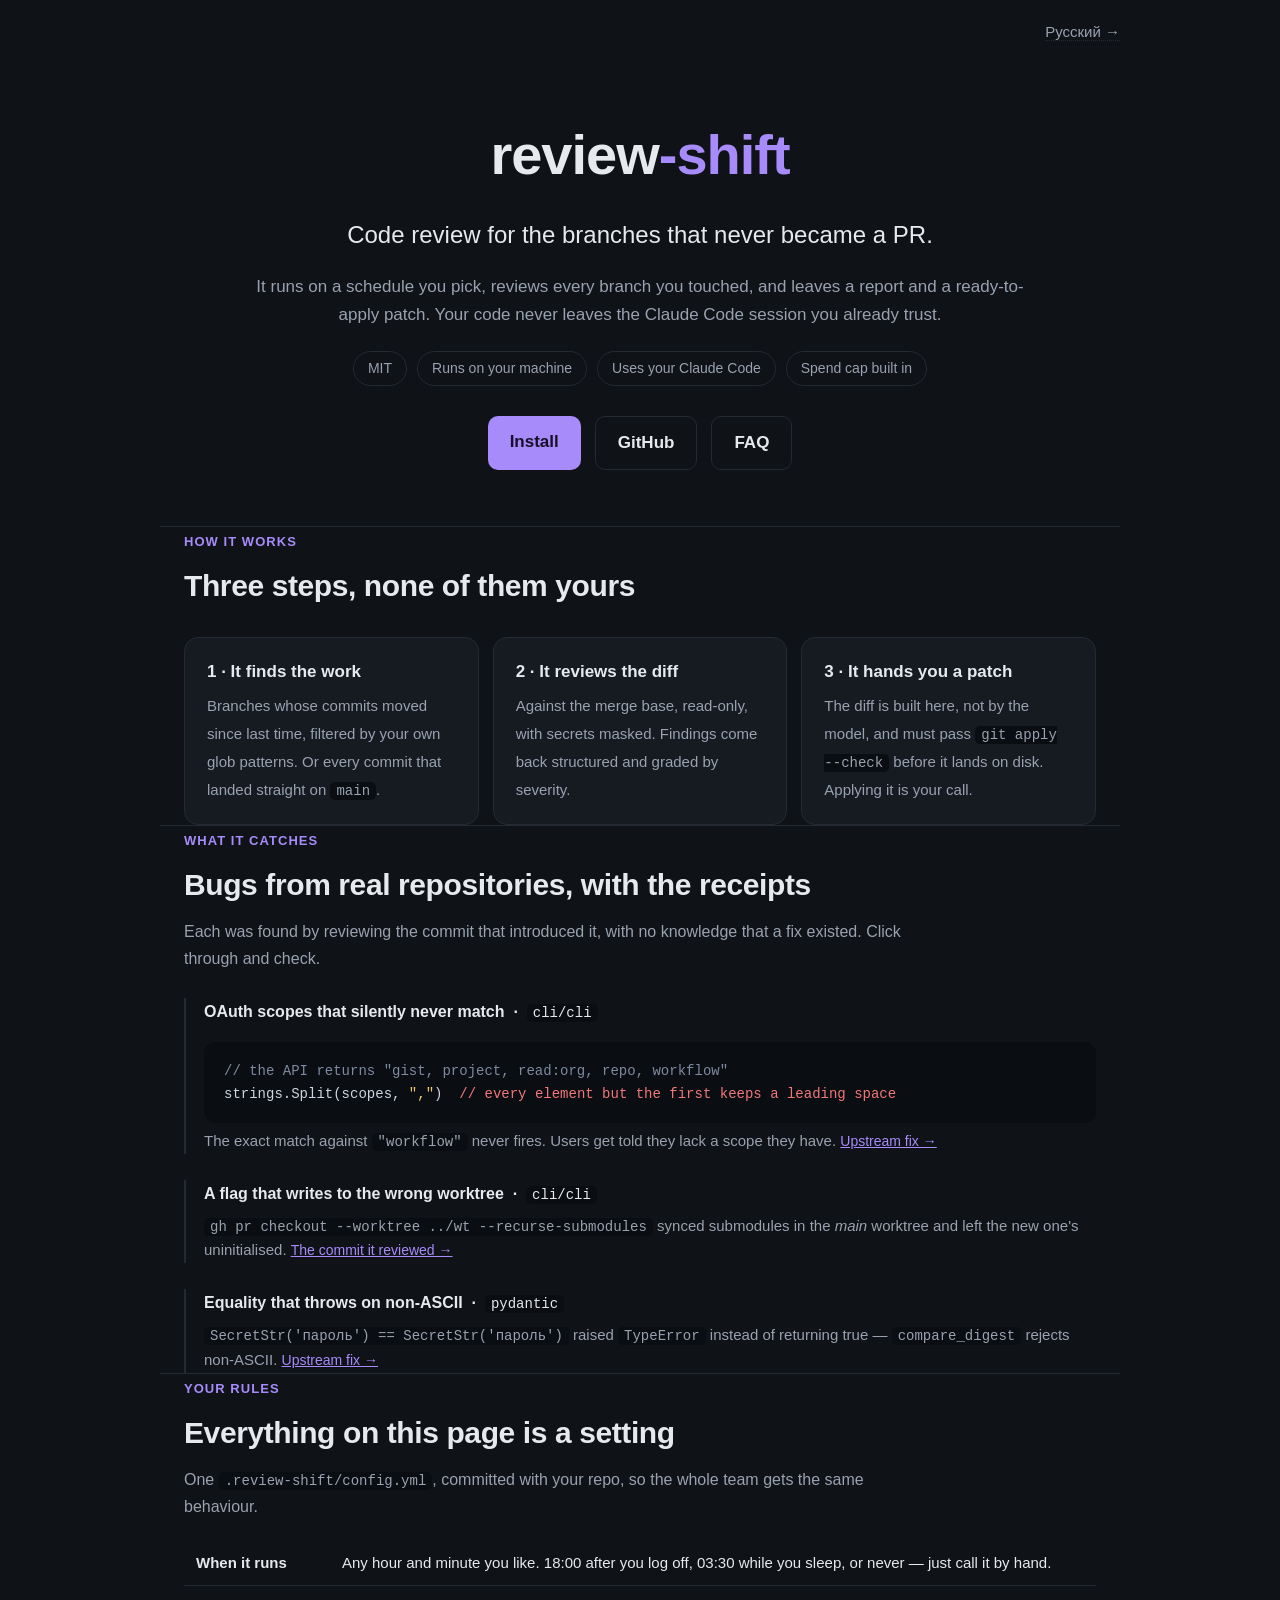
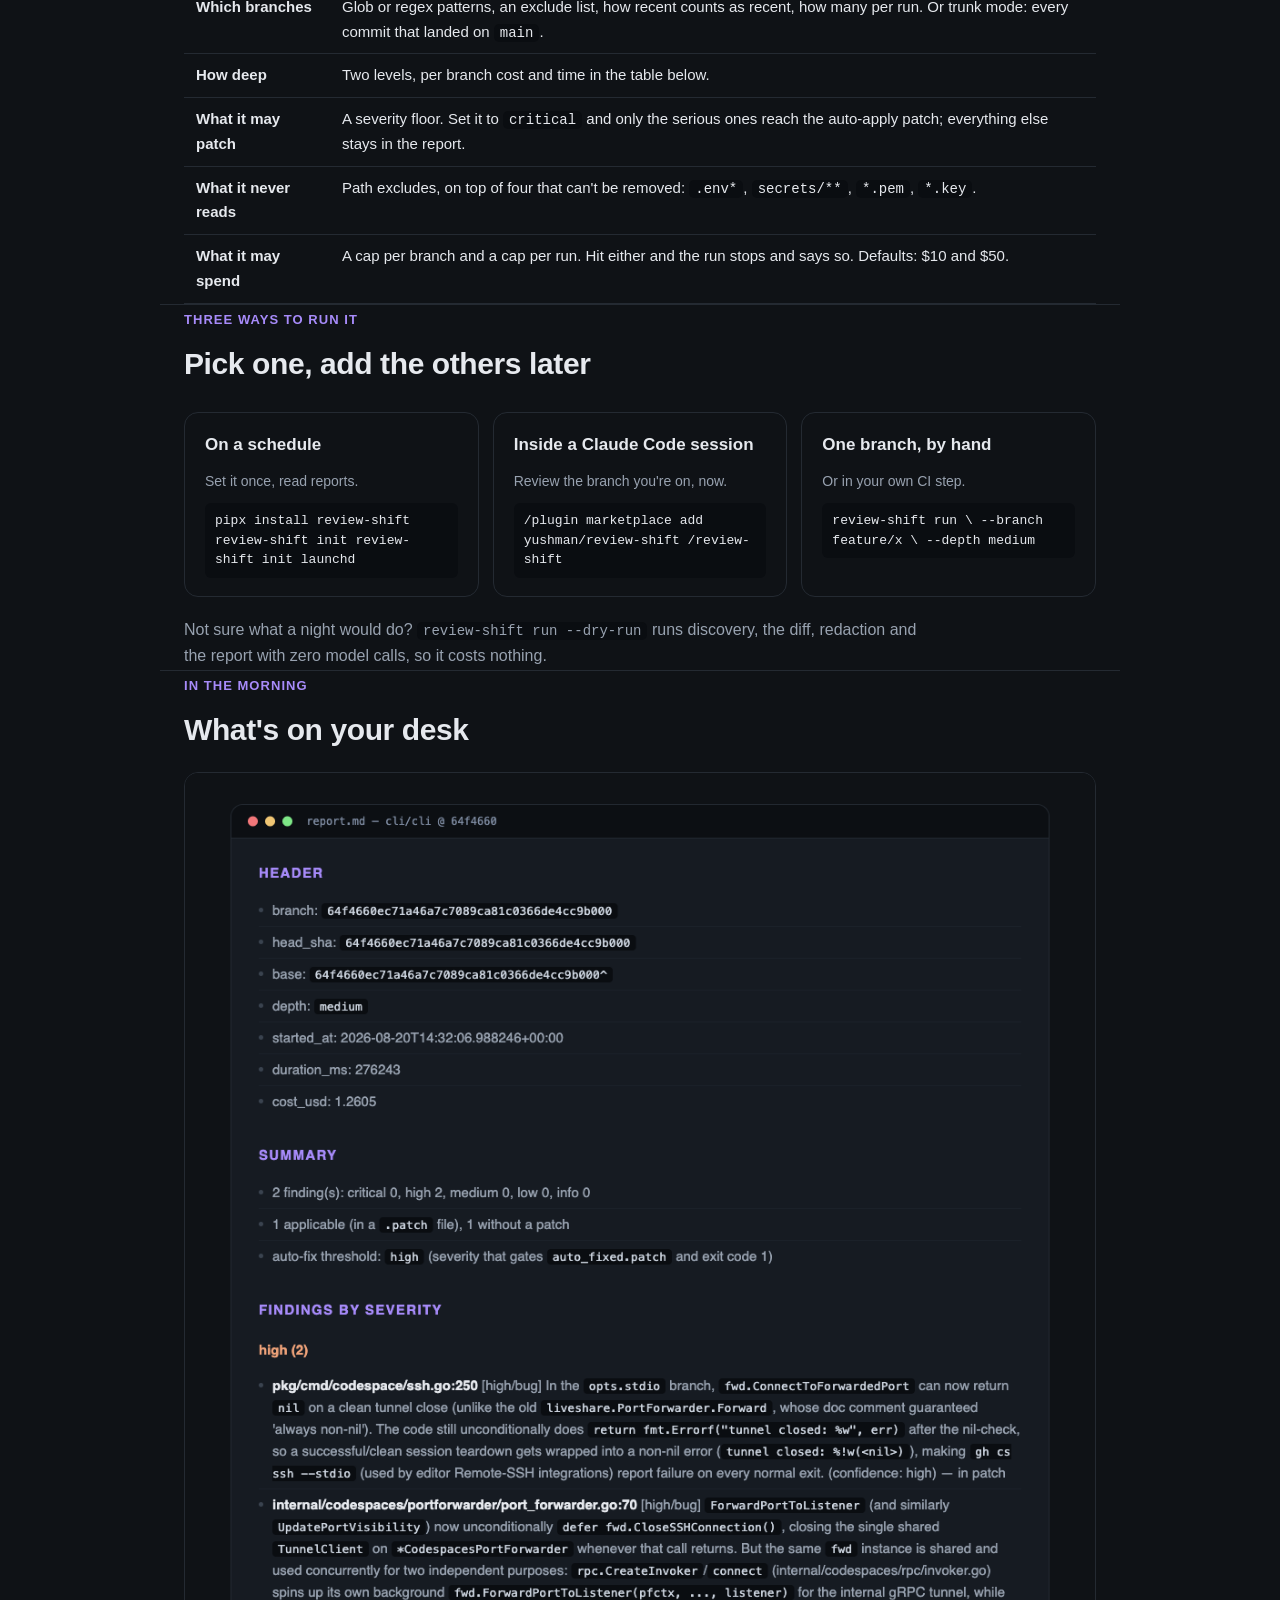
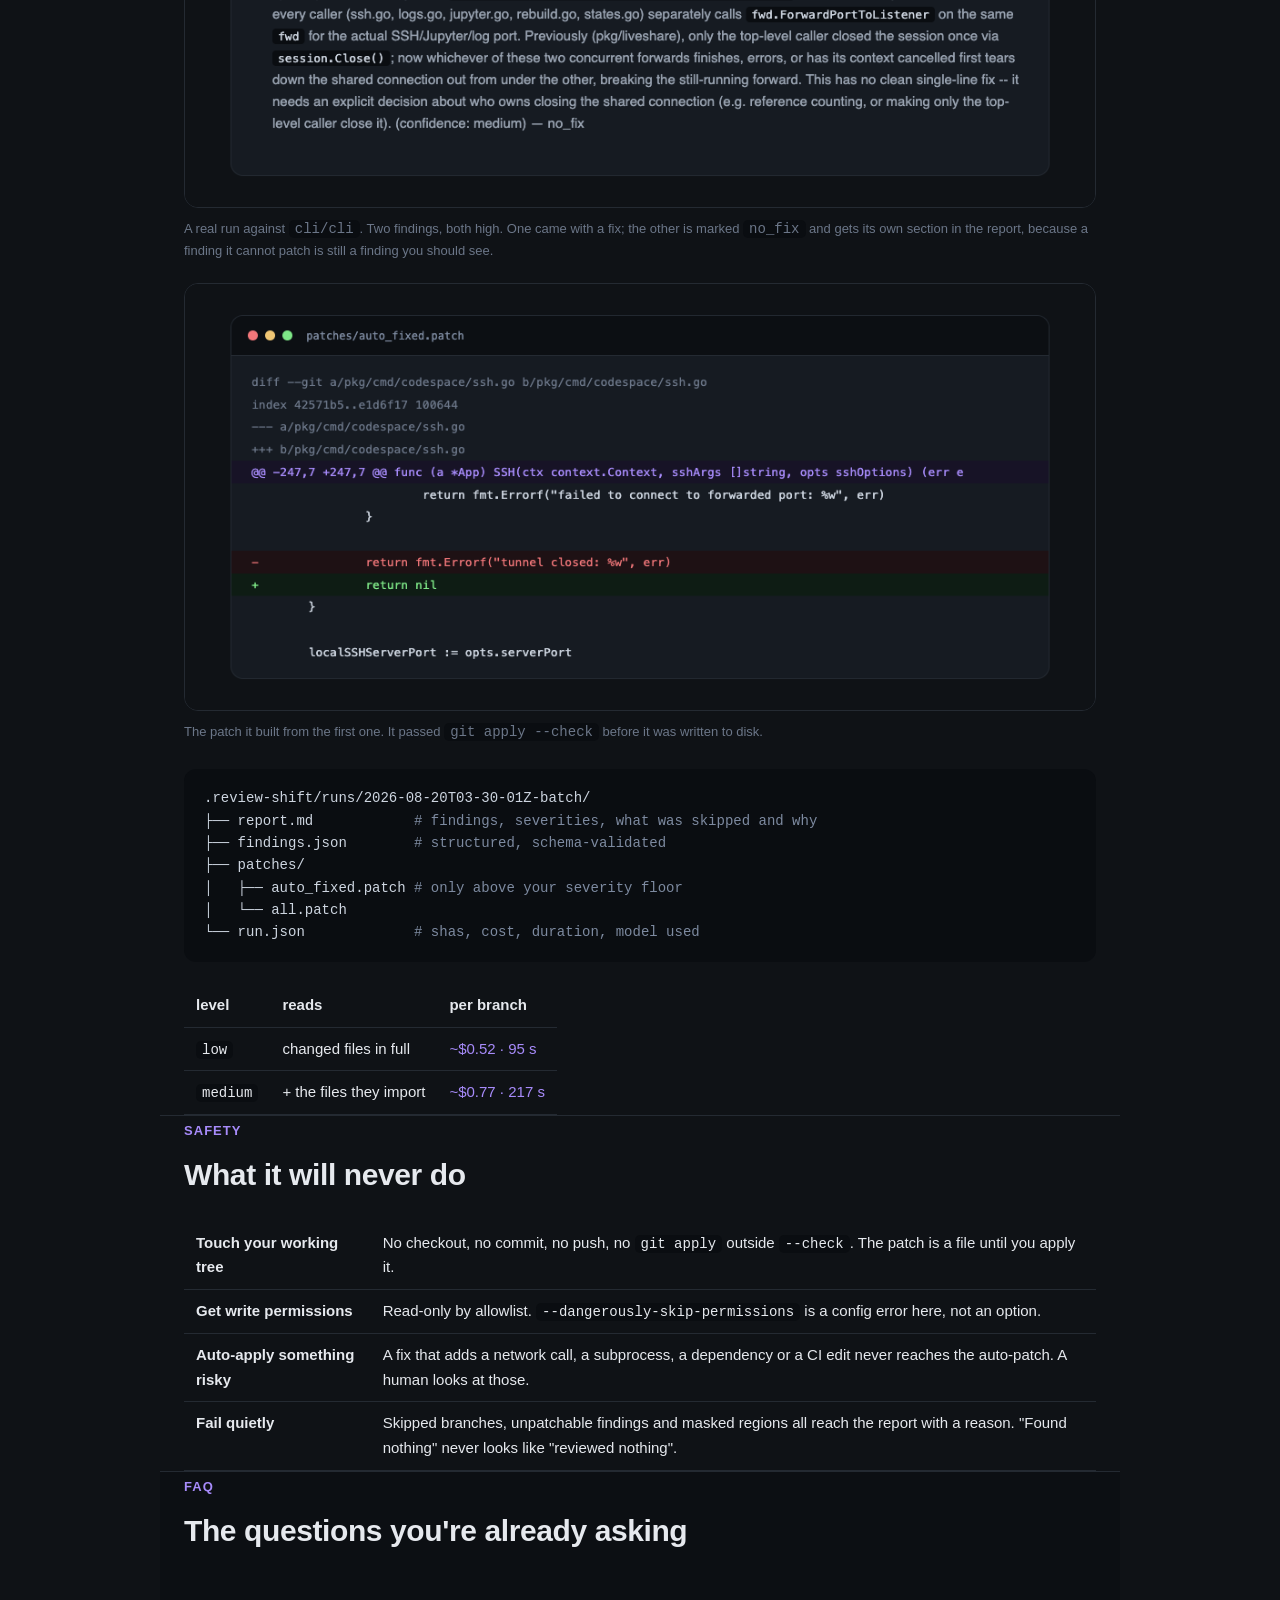
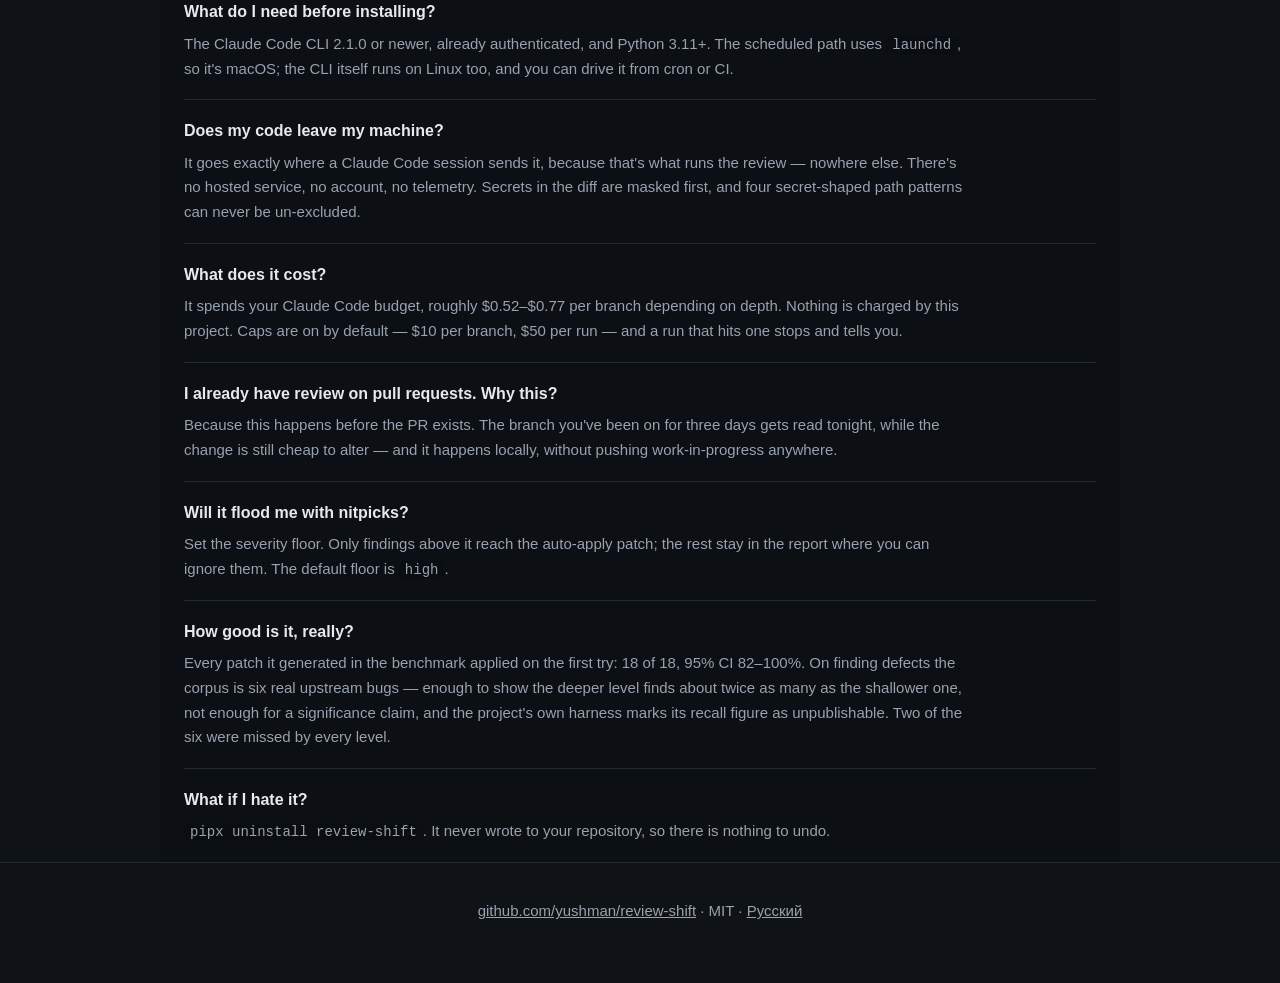
==== site/index.html @ 6c6dfe40 "docs: add the landing site and publish it via Pages Two pages, EN and RU, built on the same structur" ====
<!doctype html>
<html lang="en">
<head>
<meta charset="utf-8">
<meta name="viewport" content="width=device-width, initial-scale=1">
<title>review-shift — code review for branches that never became a PR</title>
<link rel="icon" href="data:image/svg+xml,%3Csvg xmlns='http://www.w3.org/2000/svg' viewBox='0 0 32 32'%3E%3Crect width='32' height='32' rx='7' fill='%2314171c'/%3E%3Cpath d='M9 9h9M9 15h14M9 21h6' stroke='%23a78bfa' stroke-width='2.6' stroke-linecap='round'/%3E%3Ccircle cx='23' cy='21' r='4' fill='none' stroke='%23a78bfa' stroke-width='2.4'/%3E%3C/svg%3E">
<meta name="description" content="Scheduled AI code review of your local git branches. Runs when you choose, leaves a report and a ready-to-apply patch. Never touches your working tree.">
<link rel="stylesheet" href="style.css">
</head>
<body>

<div class="wrap topnav"><a href="index.ru.html">Русский →</a></div>

<header class="hero wrap">
  <h1>review<span>-shift</span></h1>
  <p class="tag">Code review for the branches that never became a PR.</p>
  <p class="sub">It runs on a schedule you pick, reviews every branch you touched, and leaves a report and a ready-to-apply patch. Your code never leaves the Claude Code session you already trust.</p>
  <div class="badges">
    <span class="badge">MIT</span>
    <span class="badge">Runs on your machine</span>
    <span class="badge">Uses your Claude Code</span>
    <span class="badge">Spend cap built in</span>
  </div>
  <div class="cta">
    <a class="primary" href="#start">Install</a>
    <a class="ghost" href="https://github.com/yushman/review-shift">GitHub</a>
    <a class="ghost" href="#faq">FAQ</a>
  </div>
</header>

<section class="wrap">
  <span class="kicker">How it works</span>
  <h2>Three steps, none of them yours</h2>
  <div class="cards">
    <div class="card"><b>1 · It finds the work</b><span>Branches whose commits moved since last time, filtered by your own glob patterns. Or every commit that landed straight on <code>main</code>.</span></div>
    <div class="card"><b>2 · It reviews the diff</b><span>Against the merge base, read-only, with secrets masked. Findings come back structured and graded by severity.</span></div>
    <div class="card"><b>3 · It hands you a patch</b><span>The diff is built here, not by the model, and must pass <code>git apply --check</code> before it lands on disk. Applying it is your call.</span></div>
  </div>
</section>

<section class="wrap">
  <span class="kicker">What it catches</span>
  <h2>Bugs from real repositories, with the receipts</h2>
  <p class="tight">Each was found by reviewing the commit that introduced it, with no knowledge that a fix existed. Click through and check.</p>

  <div class="defect">
    <b>OAuth scopes that silently never match &nbsp;·&nbsp; <code>cli/cli</code></b>
    <pre><span class="c">// the API returns "gist, project, read:org, repo, workflow"</span>
strings.Split(scopes, <span class="y">","</span>)  <span class="r">// every element but the first keeps a leading space</span></pre>
    <p>The exact match against <code>"workflow"</code> never fires. Users get told they lack a scope they have. <a href="https://github.com/cli/cli/commit/92ae1de0355368b3d6d1c361362dc524fe98498b">Upstream fix →</a></p>
  </div>

  <div class="defect">
    <b>A flag that writes to the wrong worktree &nbsp;·&nbsp; <code>cli/cli</code></b>
    <p><code>gh pr checkout --worktree ../wt --recurse-submodules</code> synced submodules in the <em>main</em> worktree and left the new one's uninitialised. <a href="https://github.com/cli/cli/commit/b130a9be5b0f0db2e41ddd82044ef6c256c93625">The commit it reviewed →</a></p>
  </div>

  <div class="defect">
    <b>Equality that throws on non-ASCII &nbsp;·&nbsp; <code>pydantic</code></b>
    <p><code>SecretStr('пароль') == SecretStr('пароль')</code> raised <code>TypeError</code> instead of returning true — <code>compare_digest</code> rejects non-ASCII. <a href="https://github.com/pydantic/pydantic/commit/35b8d94c1435a3e78fc919cfdb439a1ef85a8d6f">Upstream fix →</a></p>
  </div>
</section>

<section class="wrap">
  <span class="kicker">Your rules</span>
  <h2>Everything on this page is a setting</h2>
  <p class="tight">One <code>.review-shift/config.yml</code>, committed with your repo, so the whole team gets the same behaviour.</p>
  <table>
    <tr><th>When it runs</th><td>Any hour and minute you like. 18:00 after you log off, 03:30 while you sleep, or never — just call it by hand.</td></tr>
    <tr><th>Which branches</th><td>Glob or regex patterns, an exclude list, how recent counts as recent, how many per run. Or trunk mode: every commit that landed on <code>main</code>.</td></tr>
    <tr><th>How deep</th><td>Two levels, per branch cost and time in the table below.</td></tr>
    <tr><th>What it may patch</th><td>A severity floor. Set it to <code>critical</code> and only the serious ones reach the auto-apply patch; everything else stays in the report.</td></tr>
    <tr><th>What it never reads</th><td>Path excludes, on top of four that can't be removed: <code>.env*</code>, <code>secrets/**</code>, <code>*.pem</code>, <code>*.key</code>.</td></tr>
    <tr><th>What it may spend</th><td>A cap per branch and a cap per run. Hit either and the run stops and says so. Defaults: $10 and $50.</td></tr>
  </table>
</section>

<section class="wrap" id="start">
  <span class="kicker">Three ways to run it</span>
  <h2>Pick one, add the others later</h2>
  <div class="ways">
    <div class="way"><b>On a schedule</b><span>Set it once, read reports.</span><code>pipx install review-shift
review-shift init
review-shift init launchd</code></div>
    <div class="way"><b>Inside a Claude Code session</b><span>Review the branch you're on, now.</span><code>/plugin marketplace add
  yushman/review-shift
/review-shift</code></div>
    <div class="way"><b>One branch, by hand</b><span>Or in your own CI step.</span><code>review-shift run \
  --branch feature/x \
  --depth medium</code></div>
  </div>
  <p class="tight" style="margin-top:20px">Not sure what a night would do? <code>review-shift run --dry-run</code> runs discovery, the diff, redaction and the report with zero model calls, so it costs nothing.</p>
</section>

<section class="wrap">
  <span class="kicker">In the morning</span>
  <h2>What's on your desk</h2>
  <div class="shot"><img src="report.png" alt="A review-shift report: header with depth and cost, a severity summary, and two high-severity findings with their reasoning"></div>
  <p class="caption">A real run against <code>cli/cli</code>. Two findings, both high. One came with a fix; the other is marked <code>no_fix</code> and gets its own section in the report, because a finding it cannot patch is still a finding you should see.</p>
  <div class="shot" style="margin-top:22px"><img src="patch.png" alt="The generated auto_fixed.patch: a one-line change replacing a wrapped nil error with a plain return"></div>
  <p class="caption">The patch it built from the first one. It passed <code>git apply --check</code> before it was written to disk.</p>
  <pre style="margin-top:26px">.review-shift/runs/2026-08-20T03-30-01Z-batch/
├── report.md            <span class="c"># findings, severities, what was skipped and why</span>
├── findings.json        <span class="c"># structured, schema-validated</span>
├── patches/
│   ├── auto_fixed.patch <span class="c"># only above your severity floor</span>
│   └── all.patch
└── run.json             <span class="c"># shas, cost, duration, model used</span></pre>
  <table>
    <tr><th>level</th><th>reads</th><th>per branch</th></tr>
    <tr><td><code>low</code></td><td>changed files in full</td><td class="n">~$0.52 · 95 s</td></tr>
    <tr><td><code>medium</code></td><td>+ the files they import</td><td class="n">~$0.77 · 217 s</td></tr>
  </table>
</section>

<section class="wrap">
  <span class="kicker">Safety</span>
  <h2>What it will never do</h2>
  <table>
    <tr><th>Touch your working tree</th><td>No checkout, no commit, no push, no <code>git apply</code> outside <code>--check</code>. The patch is a file until you apply it.</td></tr>
    <tr><th>Get write permissions</th><td>Read-only by allowlist. <code>--dangerously-skip-permissions</code> is a config error here, not an option.</td></tr>
    <tr><th>Auto-apply something risky</th><td>A fix that adds a network call, a subprocess, a dependency or a CI edit never reaches the auto-patch. A human looks at those.</td></tr>
    <tr><th>Fail quietly</th><td>Skipped branches, unpatchable findings and masked regions all reach the report with a reason. "Found nothing" never looks like "reviewed nothing".</td></tr>
  </table>
</section>

<section class="wrap bottom" id="faq">
  <span class="kicker">FAQ</span>
  <h2>The questions you're already asking</h2>
  <div class="faq">
    <div class="q"><b>What do I need before installing?</b><p>The Claude Code CLI 2.1.0 or newer, already authenticated, and Python 3.11+. The scheduled path uses <code>launchd</code>, so it's macOS; the CLI itself runs on Linux too, and you can drive it from cron or CI.</p></div>
    <div class="q"><b>Does my code leave my machine?</b><p>It goes exactly where a Claude Code session sends it, because that's what runs the review — nowhere else. There's no hosted service, no account, no telemetry. Secrets in the diff are masked first, and four secret-shaped path patterns can never be un-excluded.</p></div>
    <div class="q"><b>What does it cost?</b><p>It spends your Claude Code budget, roughly $0.52–$0.77 per branch depending on depth. Nothing is charged by this project. Caps are on by default — $10 per branch, $50 per run — and a run that hits one stops and tells you.</p></div>
    <div class="q"><b>I already have review on pull requests. Why this?</b><p>Because this happens before the PR exists. The branch you've been on for three days gets read tonight, while the change is still cheap to alter — and it happens locally, without pushing work-in-progress anywhere.</p></div>
    <div class="q"><b>Will it flood me with nitpicks?</b><p>Set the severity floor. Only findings above it reach the auto-apply patch; the rest stay in the report where you can ignore them. The default floor is <code>high</code>.</p></div>
    <div class="q"><b>How good is it, really?</b><p>Every patch it generated in the benchmark applied on the first try: 18 of 18, 95% CI 82–100%. On finding defects the corpus is six real upstream bugs — enough to show the deeper level finds about twice as many as the shallower one, not enough for a significance claim, and the project's own harness marks its recall figure as unpublishable. Two of the six were missed by every level.</p></div>
    <div class="q"><b>What if I hate it?</b><p><code>pipx uninstall review-shift</code>. It never wrote to your repository, so there is nothing to undo.</p></div>
  </div>
</section>

<footer>
  <div class="wrap">
    <a href="https://github.com/yushman/review-shift">github.com/yushman/review-shift</a> · MIT · <a href="index.ru.html">Русский</a>
  </div>
</footer>

</body>
</html>
---- site/style.css ----
:root {
  --bg: #0f1216; --fg: #e6e9ee; --muted: #98a2b0; --line: #242a32;
  --accent: #a78bfa; --card: #161b22; --code-bg: #0a0d11; --code-fg: #cdd5e0;
  --ok: #7ee787; --warn: #f0c674;
}
* { box-sizing: border-box; margin: 0; }
body { background: var(--bg); color: var(--fg); font: 17px/1.65 -apple-system, "Segoe UI", Roboto, sans-serif; }
.wrap { max-width: 960px; margin: 0 auto; padding: 0 24px; }
.topnav { padding: 20px 0 0; font-size: 15px; text-align: right; color: var(--muted); }
.topnav a { color: var(--muted); text-decoration: none; border-bottom: 1px dotted var(--line); }
.topnav a:hover { color: var(--fg); }
header.hero { padding: 64px 0 56px; text-align: center; }
.hero h1 { font-size: 56px; letter-spacing: -1px; }
.hero h1 span { color: var(--accent); }
.hero p.tag { font-size: 24px; margin-top: 14px; }
.hero p.sub { color: var(--muted); max-width: 46em; margin: 18px auto 0; }
.badges { margin-top: 22px; display: flex; gap: 10px; justify-content: center; flex-wrap: wrap; }
.badge { border: 1px solid var(--line); border-radius: 999px; padding: 5px 14px; font-size: 14px; color: var(--muted); }
.cta { margin-top: 30px; display: flex; gap: 14px; justify-content: center; flex-wrap: wrap; }
.cta a { text-decoration: none; border-radius: 10px; padding: 12px 22px; font-weight: 600; }
.cta a.primary { background: var(--accent); color: #17102b; }
.cta a.ghost { border: 1.5px solid var(--line); color: var(--fg); }
section { padding: 48px 0; border-top: 1px solid var(--line); }
h2 { font-size: 30px; letter-spacing: -0.4px; margin-bottom: 10px; }
h3 { font-size: 20px; margin-top: 26px; }
.lead { color: var(--muted); max-width: 46em; }
.numbers { display: grid; grid-template-columns: repeat(auto-fit, minmax(200px, 1fr)); gap: 16px; margin-top: 28px; }
.num { background: var(--card); border: 1px solid var(--line); border-radius: 14px; padding: 22px; }
.num b { display: block; font-size: 30px; letter-spacing: -0.5px; }
.num span { color: var(--muted); font-size: 15px; }
.num i { display: block; font-style: normal; font-size: 13px; color: #6b7688; margin-top: 8px; }
pre { background: var(--code-bg); color: var(--code-fg); border-radius: 12px; padding: 18px 20px; overflow-x: auto; font: 14px/1.6 "SF Mono", ui-monospace, Menlo, monospace; margin-top: 16px; }
pre .c { color: #7d8aa0; } pre .g { color: var(--ok); } pre .y { color: var(--warn); } pre .r { color: #f2777a; }
code { background: var(--code-bg); border-radius: 5px; padding: 1px 6px; font: 14px/1.5 "SF Mono", ui-monospace, Menlo, monospace; }
.steps { counter-reset: s; margin-top: 24px; }
.step { display: flex; gap: 16px; padding: 14px 0; border-bottom: 1px dashed var(--line); align-items: baseline; }
.step:last-child { border-bottom: 0; }
.step::before { counter-increment: s; content: counter(s); flex: 0 0 30px; height: 30px; border-radius: 50%; background: var(--accent); color: #17102b; font-weight: 700; display: grid; place-items: center; font-size: 15px; }
table { border-collapse: collapse; width: 100%; margin-top: 22px; font-size: 15px; display: block; overflow-x: auto; }
th, td { text-align: left; padding: 9px 12px; border-bottom: 1px solid var(--line); vertical-align: top; }
th { font-weight: 600; }
td.n { color: var(--accent); font-variant-numeric: tabular-nums; }
.honest { margin-top: 26px; padding: 22px 24px; background: var(--card); border: 1px solid var(--line); border-radius: 14px; }
.honest ul { margin: 14px 0 0; padding-left: 1.2em; color: var(--muted); }
.honest li { margin-top: 9px; }
.honest b { color: var(--fg); }
footer { border-top: 1px solid var(--line); padding: 36px 0 60px; color: var(--muted); font-size: 15px; text-align: center; }
footer a { color: inherit; }
a { color: var(--accent); }

/* thesis cards */
.cards { display: grid; grid-template-columns: repeat(auto-fit, minmax(260px, 1fr)); gap: 14px; margin-top: 26px; }
.card { background: var(--card); border: 1px solid var(--line); border-radius: 14px; padding: 20px 22px; }
.card b { display: block; font-size: 17px; margin-bottom: 6px; }
.card span { color: var(--muted); font-size: 15px; }
.kicker { color: var(--accent); font-size: 13px; letter-spacing: .08em; text-transform: uppercase; font-weight: 700; }
h2 { margin-top: 6px; }
.tight { color: var(--muted); max-width: 46em; margin-top: 8px; font-size: 16px; }
.defect { border-left: 2px solid var(--line); padding-left: 18px; margin-top: 26px; }
.defect b { font-size: 16px; }
.defect p { color: var(--muted); font-size: 15px; margin-top: 6px; }
section.bottom { background: #0c0f13; }

/* faq + config */
.faq { margin-top: 26px; }
.q { border-bottom: 1px solid var(--line); padding: 18px 0; }
.q:last-child { border-bottom: 0; }
.q b { display: block; font-size: 16px; }
.q p { color: var(--muted); font-size: 15px; margin-top: 6px; max-width: 52em; }
.ways { display: grid; grid-template-columns: repeat(auto-fit, minmax(240px, 1fr)); gap: 14px; margin-top: 24px; }
.way { border: 1px solid var(--line); border-radius: 14px; padding: 18px 20px; }
.way b { display: block; margin-bottom: 8px; }
.way code { display: block; background: var(--code-bg); border-radius: 6px; padding: 8px 10px; font-size: 13px; margin-top: 8px; overflow-x: auto; }
.way span { color: var(--muted); font-size: 14px; }
.defect a { font-size: 14px; }

/* screenshots */
.shot { margin-top: 18px; border: 1px solid var(--line); border-radius: 14px; overflow: hidden; }
.shot img { display: block; width: 100%; }
.caption { color: #6b7688; font-size: 13px; margin-top: 10px; }
.shots { display: grid; grid-template-columns: repeat(auto-fit, minmax(300px, 1fr)); gap: 18px; margin-top: 18px; }
.shots .shot { margin-top: 0; }
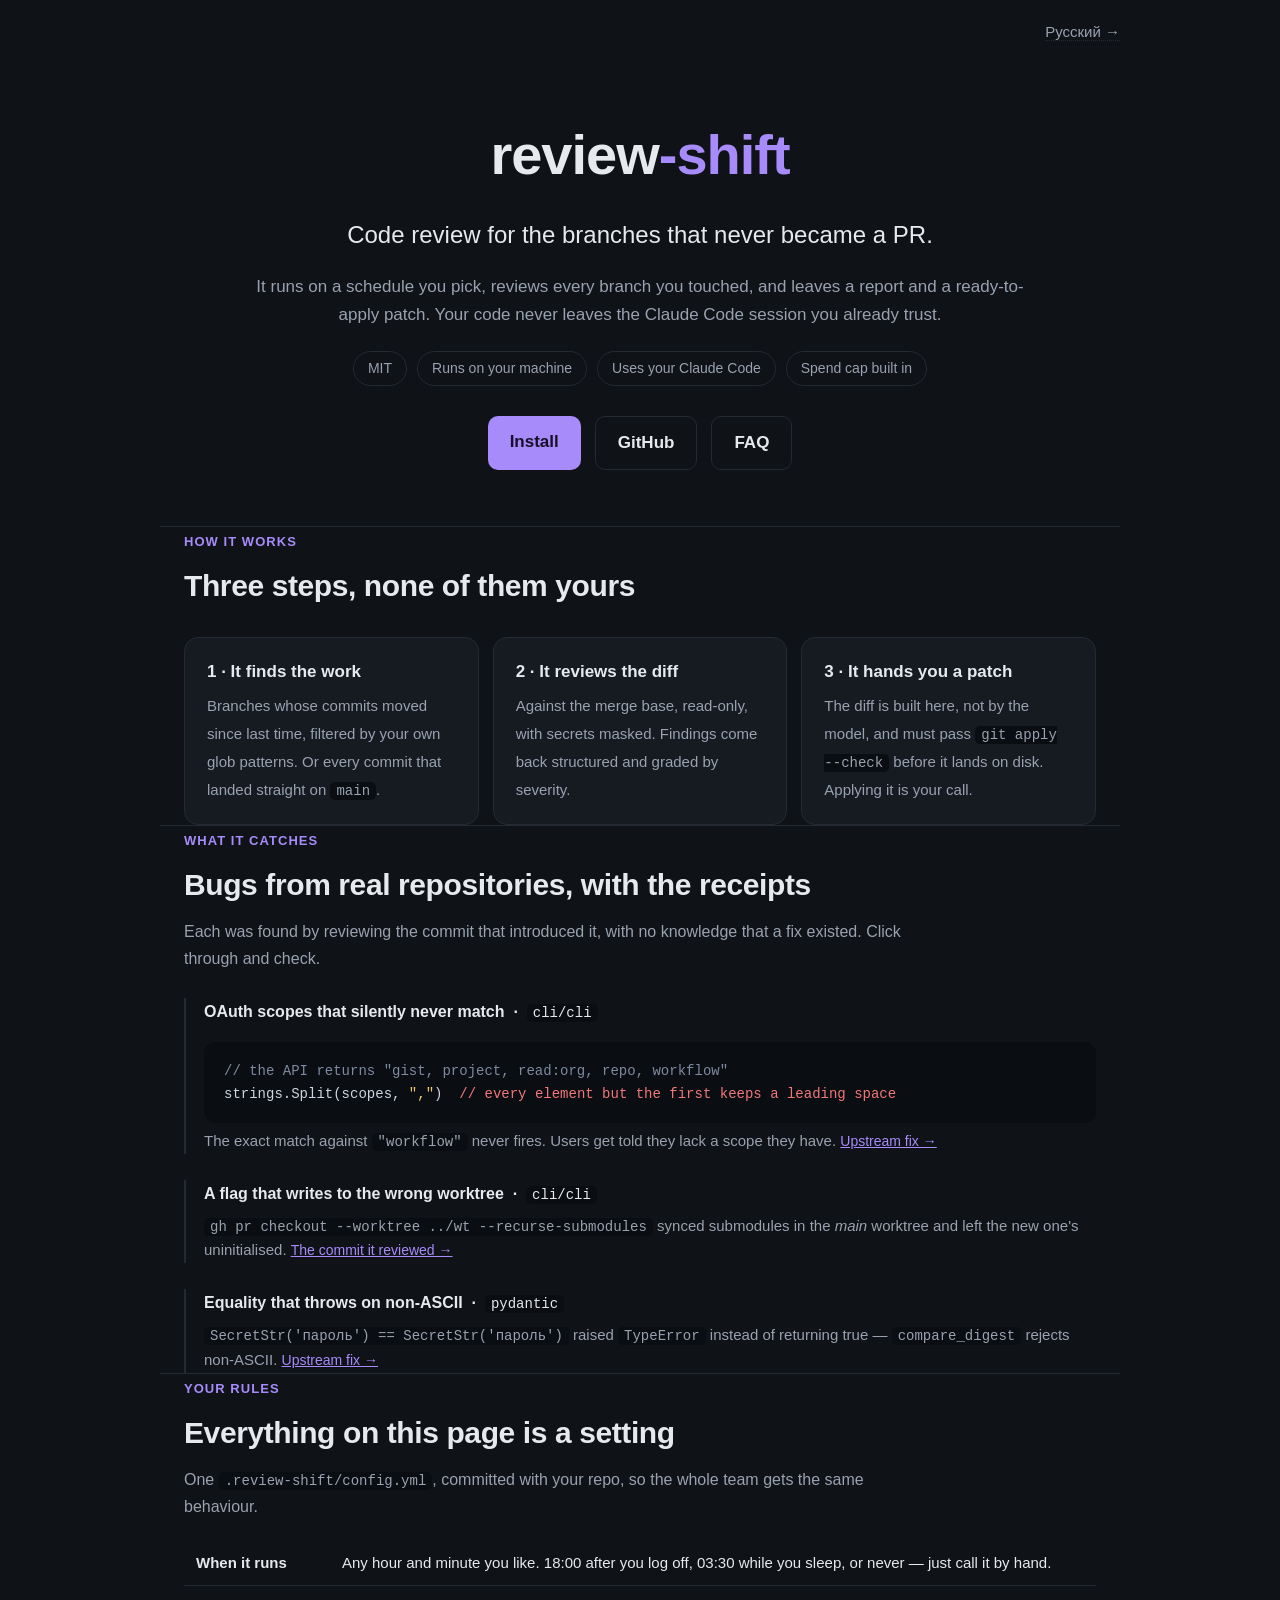
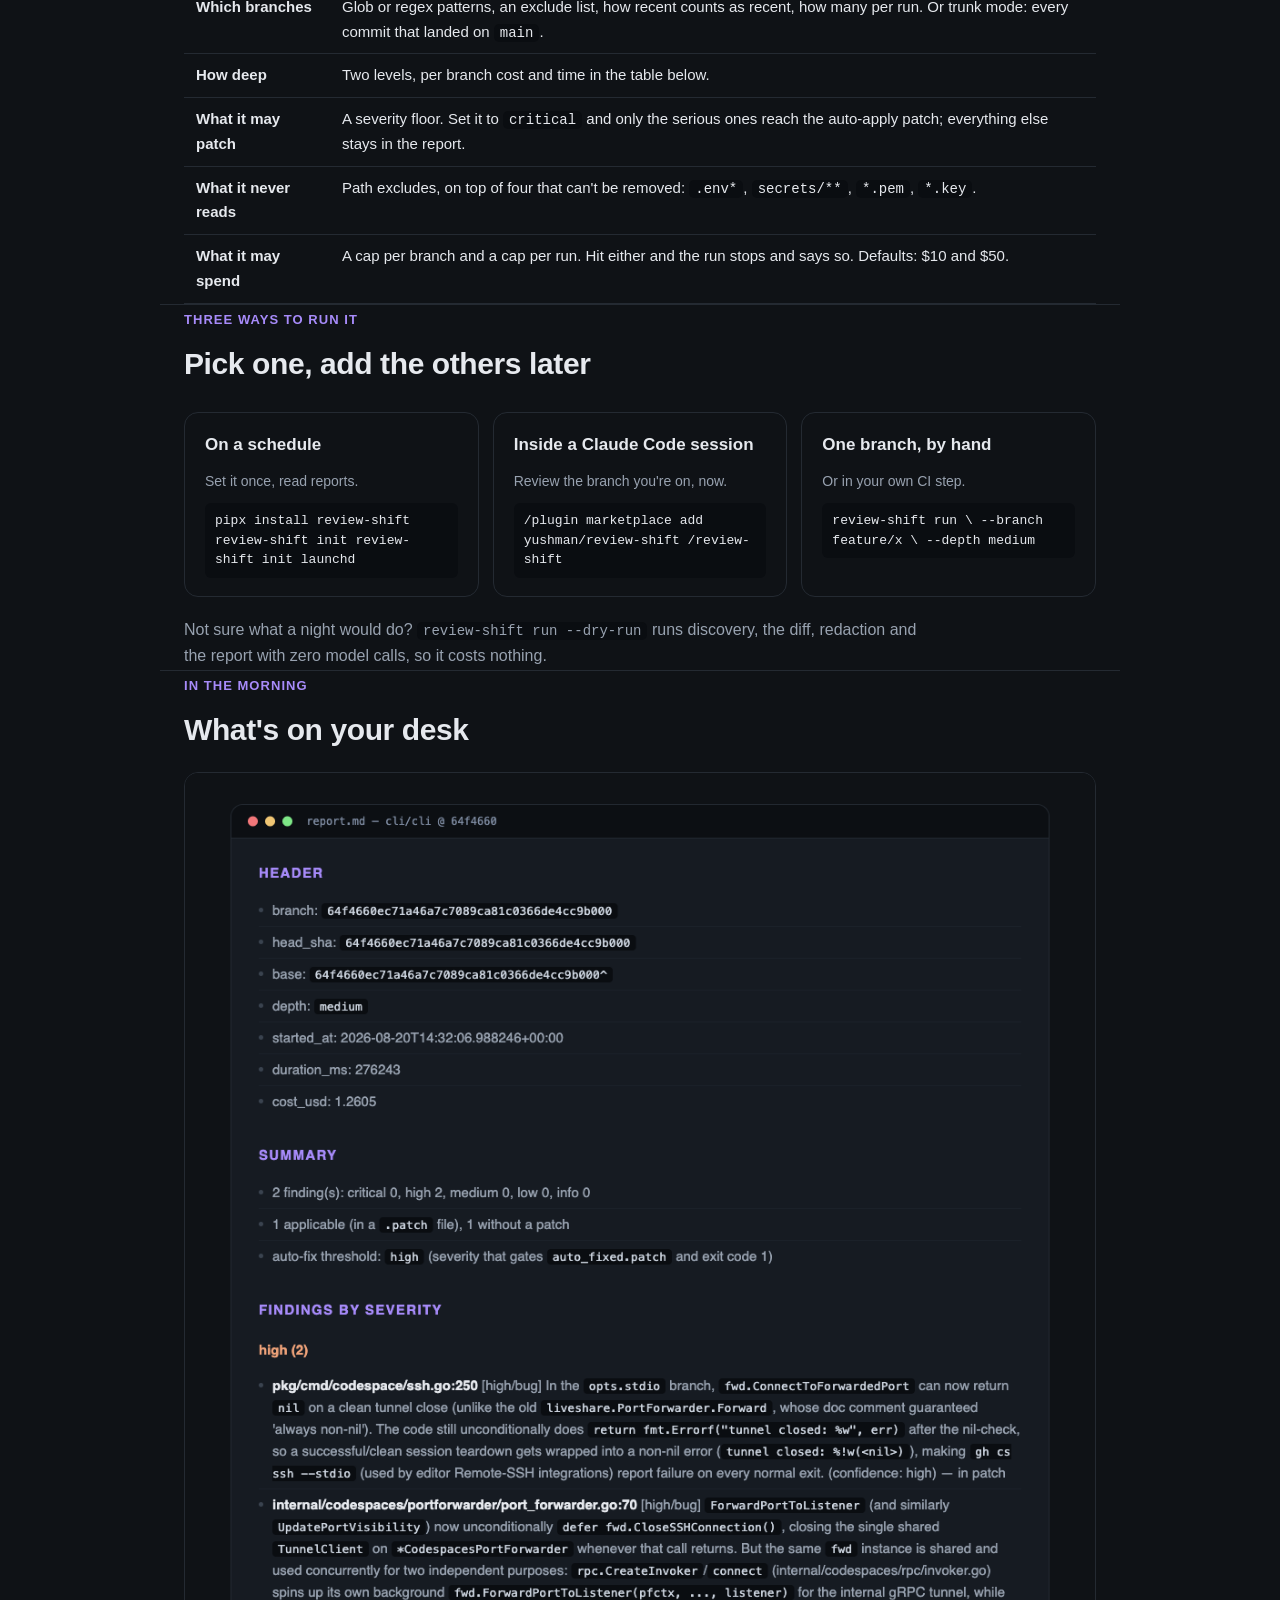
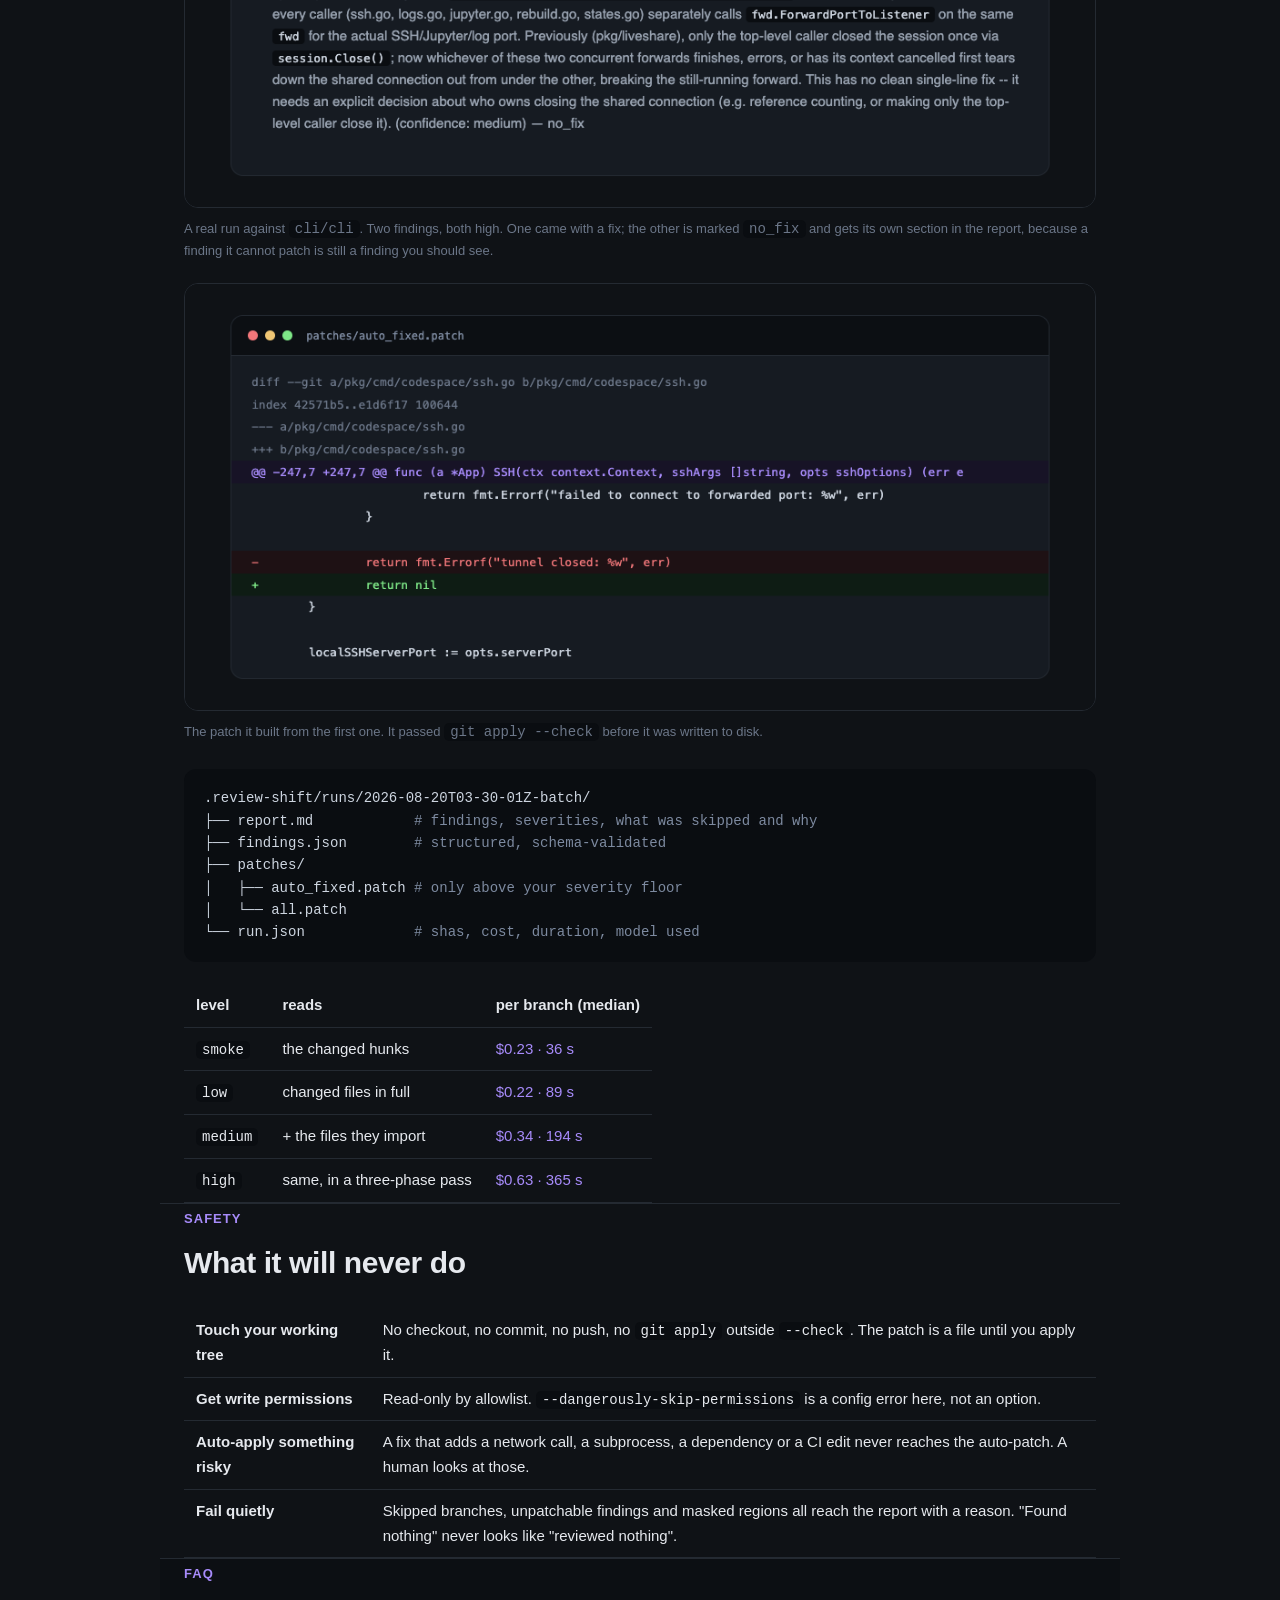
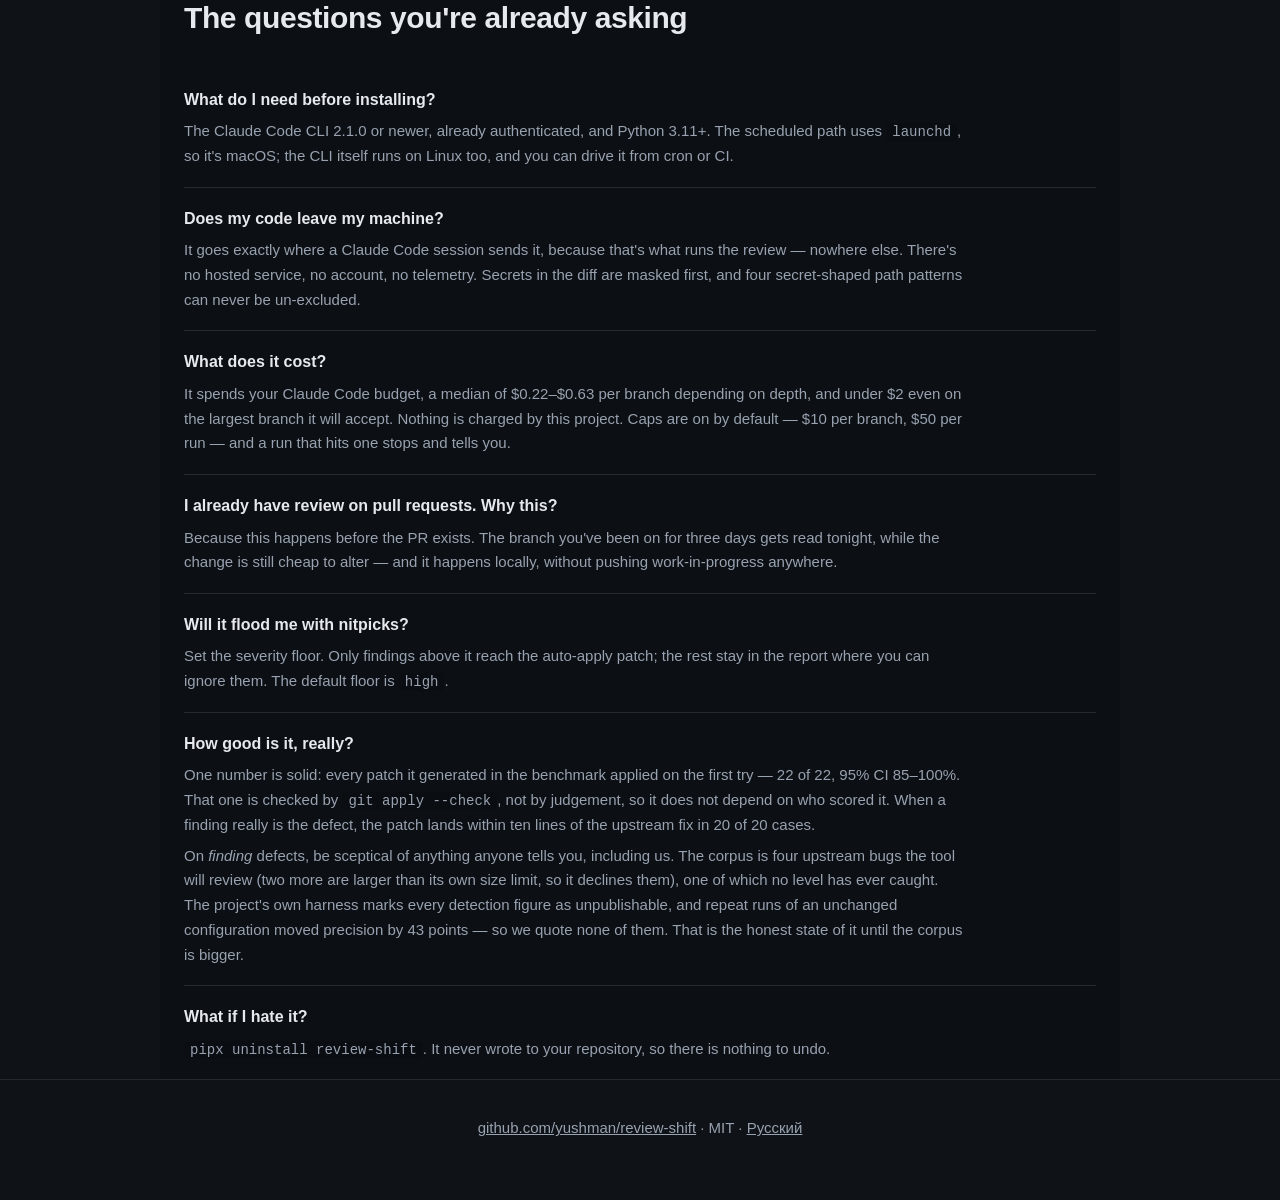
==== commit cff2f9ee: "docs: withdraw the depth claim, correct the high pipeline, re-measure costs Both READMEs described `" ====
--- a/site/index.html
+++ b/site/index.html
@@ -108,9 +108,11 @@
 │   └── all.patch
 └── run.json             <span class="c"># shas, cost, duration, model used</span></pre>
   <table>
-    <tr><th>level</th><th>reads</th><th>per branch</th></tr>
-    <tr><td><code>low</code></td><td>changed files in full</td><td class="n">~$0.52 · 95 s</td></tr>
-    <tr><td><code>medium</code></td><td>+ the files they import</td><td class="n">~$0.77 · 217 s</td></tr>
+    <tr><th>level</th><th>reads</th><th>per branch (median)</th></tr>
+    <tr><td><code>smoke</code></td><td>the changed hunks</td><td class="n">$0.23 · 36 s</td></tr>
+    <tr><td><code>low</code></td><td>changed files in full</td><td class="n">$0.22 · 89 s</td></tr>
+    <tr><td><code>medium</code></td><td>+ the files they import</td><td class="n">$0.34 · 194 s</td></tr>
+    <tr><td><code>high</code></td><td>same, in a three-phase pass</td><td class="n">$0.63 · 365 s</td></tr>
   </table>
 </section>
 
@@ -131,10 +133,10 @@
   <div class="faq">
     <div class="q"><b>What do I need before installing?</b><p>The Claude Code CLI 2.1.0 or newer, already authenticated, and Python 3.11+. The scheduled path uses <code>launchd</code>, so it's macOS; the CLI itself runs on Linux too, and you can drive it from cron or CI.</p></div>
     <div class="q"><b>Does my code leave my machine?</b><p>It goes exactly where a Claude Code session sends it, because that's what runs the review — nowhere else. There's no hosted service, no account, no telemetry. Secrets in the diff are masked first, and four secret-shaped path patterns can never be un-excluded.</p></div>
-    <div class="q"><b>What does it cost?</b><p>It spends your Claude Code budget, roughly $0.52–$0.77 per branch depending on depth. Nothing is charged by this project. Caps are on by default — $10 per branch, $50 per run — and a run that hits one stops and tells you.</p></div>
+    <div class="q"><b>What does it cost?</b><p>It spends your Claude Code budget, a median of $0.22&#8211;$0.63 per branch depending on depth, and under $2 even on the largest branch it will accept. Nothing is charged by this project. Caps are on by default — $10 per branch, $50 per run — and a run that hits one stops and tells you.</p></div>
     <div class="q"><b>I already have review on pull requests. Why this?</b><p>Because this happens before the PR exists. The branch you've been on for three days gets read tonight, while the change is still cheap to alter — and it happens locally, without pushing work-in-progress anywhere.</p></div>
     <div class="q"><b>Will it flood me with nitpicks?</b><p>Set the severity floor. Only findings above it reach the auto-apply patch; the rest stay in the report where you can ignore them. The default floor is <code>high</code>.</p></div>
-    <div class="q"><b>How good is it, really?</b><p>Every patch it generated in the benchmark applied on the first try: 18 of 18, 95% CI 82–100%. On finding defects the corpus is six real upstream bugs — enough to show the deeper level finds about twice as many as the shallower one, not enough for a significance claim, and the project's own harness marks its recall figure as unpublishable. Two of the six were missed by every level.</p></div>
+    <div class="q"><b>How good is it, really?</b><p>One number is solid: every patch it generated in the benchmark applied on the first try &#8212; 22 of 22, 95% CI 85&#8211;100%. That one is checked by <code>git apply --check</code>, not by judgement, so it does not depend on who scored it. When a finding really is the defect, the patch lands within ten lines of the upstream fix in 20 of 20 cases.</p><p>On <em>finding</em> defects, be sceptical of anything anyone tells you, including us. The corpus is four upstream bugs the tool will review (two more are larger than its own size limit, so it declines them), one of which no level has ever caught. The project's own harness marks every detection figure as unpublishable, and repeat runs of an unchanged configuration moved precision by 43 points &#8212; so we quote none of them. That is the honest state of it until the corpus is bigger.</p></div>
     <div class="q"><b>What if I hate it?</b><p><code>pipx uninstall review-shift</code>. It never wrote to your repository, so there is nothing to undo.</p></div>
   </div>
 </section>
